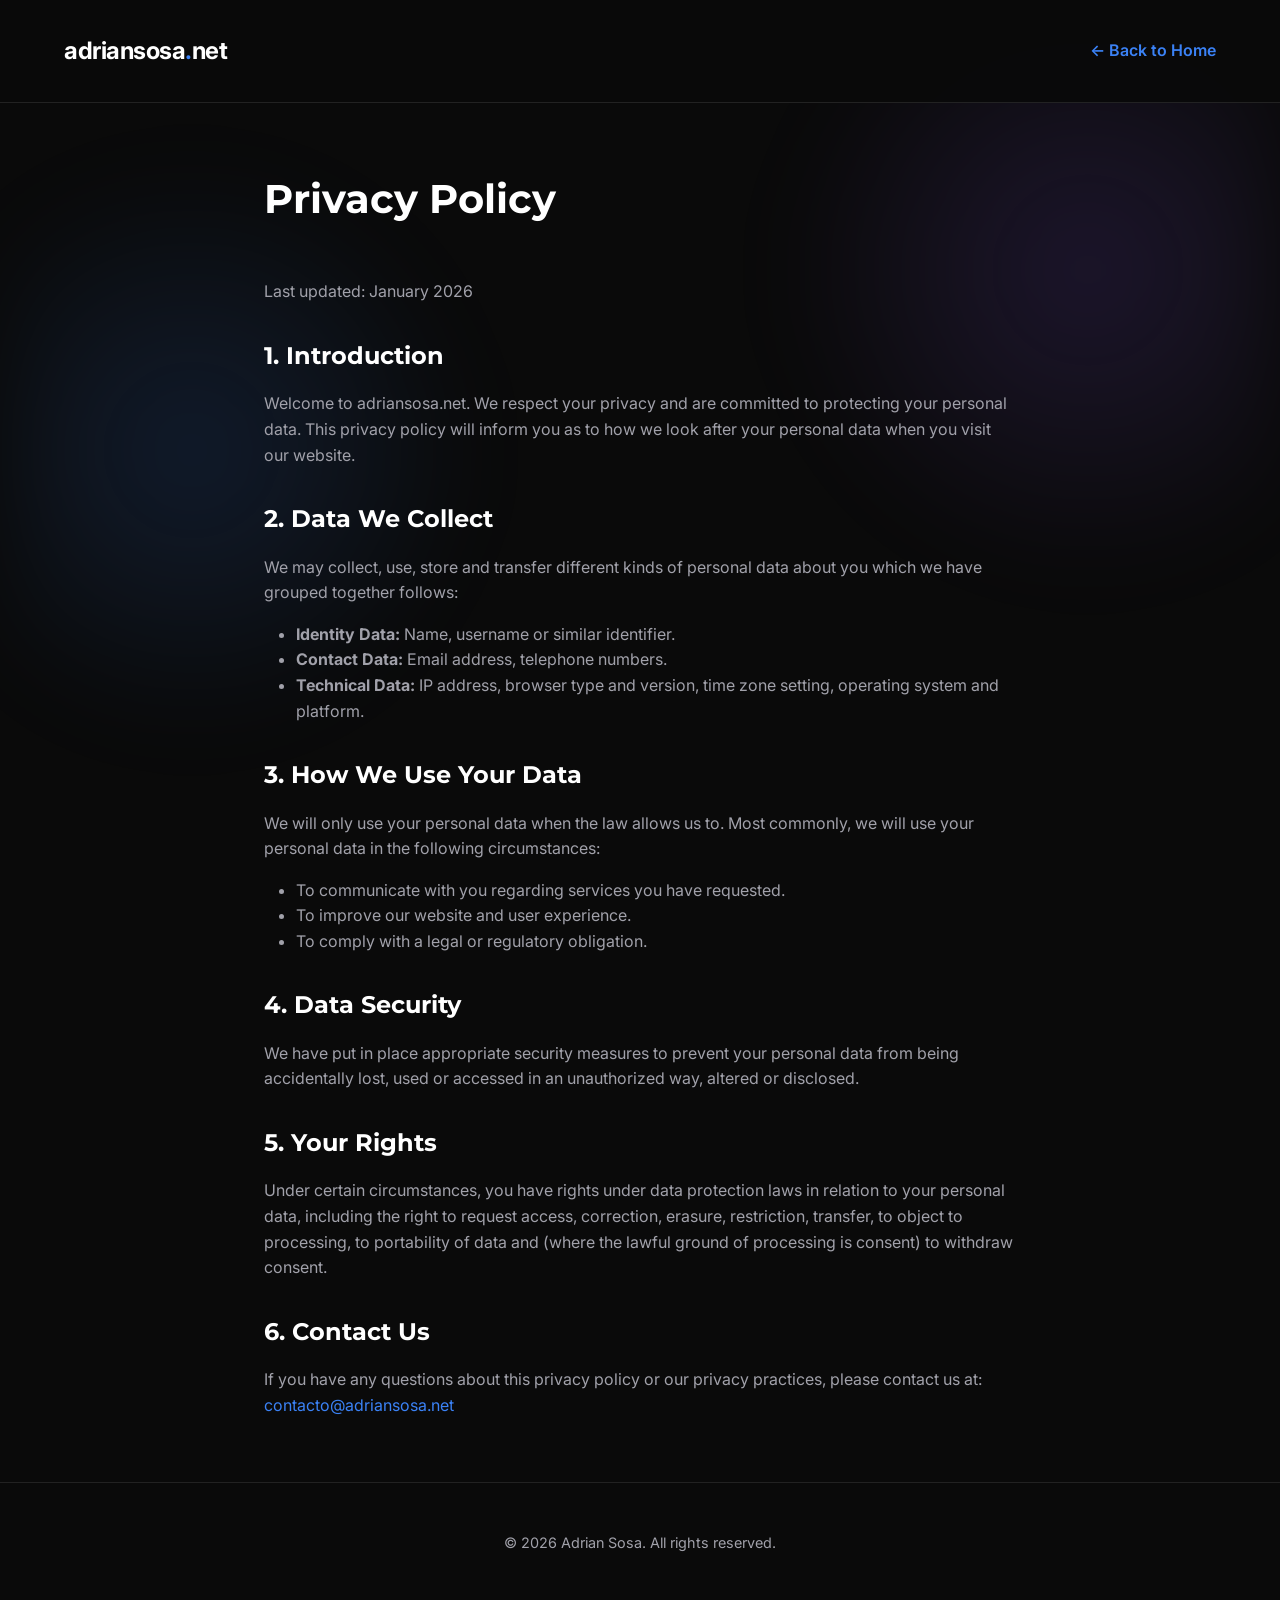
==== privacy.html @ 6f135619 "Add Privacy Policy and Terms of Service pages" ====
<!DOCTYPE html>
<html lang="en">

<head>
    <meta charset="UTF-8">
    <meta name="viewport" content="width=device-width, initial-scale=1.0">
    <title>Privacy Policy | Adrian Sosa</title>

    <!-- Fonts -->
    <link rel="preconnect" href="https://fonts.googleapis.com">
    <link rel="preconnect" href="https://fonts.gstatic.com" crossorigin>
    <link
        href="https://fonts.googleapis.com/css2?family=Inter:wght@300;400;500;600;700&family=Montserrat:wght@700;800&display=swap"
        rel="stylesheet">

    <!-- Styles -->
    <link rel="stylesheet" href="./css/style.css">
    <style>
        .page-header {
            padding: 2rem 0;
            background: rgba(10, 10, 10, 0.95);
            position: sticky;
            top: 0;
            z-index: 100;
            border-bottom: 1px solid var(--glass-border);
        }

        .page-content {
            max-width: 800px;
            margin: 4rem auto;
            padding: 0 1.5rem;
        }

        .policy-text h2 {
            margin-top: 2rem;
            margin-bottom: 1rem;
            color: var(--text-primary);
        }

        .policy-text p {
            margin-bottom: 1rem;
            color: var(--text-secondary);
        }

        .policy-text ul {
            margin-bottom: 1rem;
            padding-left: 2rem;
            color: var(--text-secondary);
        }

        .back-link {
            font-weight: 600;
            color: var(--accent-primary);
            display: inline-flex;
            align-items: center;
            gap: 0.5rem;
        }

        .back-link:hover {
            text-decoration: underline;
        }
    </style>
</head>

<body>
    <div class="mesh-gradient-bg"></div>

    <header class="page-header">
        <div class="container nav-container">
            <a href="index.html" class="logo">adriansosa<span class="dot">.</span>net</a>
            <a href="index.html" class="back-link">← Back to Home</a>
        </div>
    </header>

    <main class="page-content policy-text">
        <h1 class="section-title" style="text-align: left;">Privacy Policy</h1>
        <p>Last updated: January 2026</p>

        <h2>1. Introduction</h2>
        <p>Welcome to adriansosa.net. We respect your privacy and are committed to protecting your personal data. This
            privacy policy will inform you as to how we look after your personal data when you visit our website.</p>

        <h2>2. Data We Collect</h2>
        <p>We may collect, use, store and transfer different kinds of personal data about you which we have grouped
            together follows:</p>
        <ul>
            <li><strong>Identity Data:</strong> Name, username or similar identifier.</li>
            <li><strong>Contact Data:</strong> Email address, telephone numbers.</li>
            <li><strong>Technical Data:</strong> IP address, browser type and version, time zone setting, operating
                system and platform.</li>
        </ul>

        <h2>3. How We Use Your Data</h2>
        <p>We will only use your personal data when the law allows us to. Most commonly, we will use your personal data
            in the following circumstances:</p>
        <ul>
            <li>To communicate with you regarding services you have requested.</li>
            <li>To improve our website and user experience.</li>
            <li>To comply with a legal or regulatory obligation.</li>
        </ul>

        <h2>4. Data Security</h2>
        <p>We have put in place appropriate security measures to prevent your personal data from being accidentally
            lost, used or accessed in an unauthorized way, altered or disclosed.</p>

        <h2>5. Your Rights</h2>
        <p>Under certain circumstances, you have rights under data protection laws in relation to your personal data,
            including the right to request access, correction, erasure, restriction, transfer, to object to processing,
            to portability of data and (where the lawful ground of processing is consent) to withdraw consent.</p>

        <h2>6. Contact Us</h2>
        <p>If you have any questions about this privacy policy or our privacy practices, please contact us at: <a
                href="mailto:contacto@adriansosa.net" style="color: var(--accent-primary);">contacto@adriansosa.net</a>
        </p>
    </main>

    <footer>
        <div class="container footer-content">
            <p>&copy; 2026 Adrian Sosa. All rights reserved.</p>
        </div>
    </footer>
</body>

</html>
---- css/style.css ----
:root {
    /* Color Palette - Premium Dark */
    --bg-dark: #0a0a0a;
    --text-primary: #ffffff;
    --text-secondary: #a1a1aa;
    --accent-primary: #3b82f6;
    /* Blue */
    --accent-secondary: #8b5cf6;
    /* Purple */
    --accent-cyan: #06b6d4;

    /* Glassmorphism */
    --glass-bg: rgba(255, 255, 255, 0.05);
    --glass-border: rgba(255, 255, 255, 0.1);
    --glass-blur: 10px;

    /* Spacing */
    --container-width: 1200px;
    --section-gap: 5rem;
}

* {
    margin: 0;
    padding: 0;
    box-sizing: border-box;
}

html {
    scroll-behavior: smooth;
}

body {
    font-family: 'Inter', sans-serif;
    background-color: var(--bg-dark);
    color: var(--text-primary);
    line-height: 1.6;
    overflow-x: hidden;
}

h1,
h2,
h3 {
    font-family: 'Montserrat', sans-serif;
    font-weight: 700;
}

a {
    text-decoration: none;
    color: inherit;
    transition: all 0.3s ease;
}

.container {
    max-width: var(--container-width);
    margin: 0 auto;
    padding: 0 1.5rem;
}

/* Background Mesh Gradient */
.mesh-gradient-bg {
    position: fixed;
    top: 0;
    left: 0;
    width: 100vw;
    height: 100vh;
    z-index: -1;
    background: radial-gradient(circle at 15% 50%, rgba(59, 130, 246, 0.15), transparent 25%),
        radial-gradient(circle at 85% 30%, rgba(139, 92, 246, 0.15), transparent 25%);
    filter: blur(40px);
}

/* Navigation */
.navbar {
    position: fixed;
    top: 0;
    width: 100%;
    z-index: 1000;
    padding: 1.5rem 0;
    background: rgba(10, 10, 10, 0.8);
    backdrop-filter: blur(10px);
    border-bottom: 1px solid var(--glass-border);
}

.nav-container {
    display: flex;
    justify-content: space-between;
    align-items: center;
}

.logo {
    font-size: 1.5rem;
    font-weight: 700;
    letter-spacing: -0.5px;
}

.logo .dot {
    color: var(--accent-primary);
}

.nav-menu {
    display: flex;
    gap: 2rem;
    list-style: none;
    align-items: center;
}

.nav-link {
    font-size: 0.95rem;
    color: var(--text-secondary);
}

.nav-link:hover {
    color: var(--text-primary);
}

/* Mobile Menu */
.menu-toggle {
    display: none;
    cursor: pointer;
    flex-direction: column;
    gap: 5px;
}

.bar {
    width: 25px;
    height: 3px;
    background-color: var(--text-primary);
    transition: 0.3s;
}

/* Hero Section */
.hero {
    height: 100vh;
    display: flex;
    align-items: center;
    position: relative;
    padding-top: 80px;
    /* Offset fixed header */
}

.hero-content h1 {
    font-size: 4rem;
    line-height: 1.1;
    margin-bottom: 1.5rem;
}

.gradient-text {
    background: linear-gradient(to right, var(--accent-primary), var(--accent-secondary), var(--accent-cyan));
    -webkit-background-clip: text;
    -webkit-text-fill-color: transparent;
    background-clip: text;
}

.hero-subtitle {
    font-size: 1.25rem;
    color: var(--text-secondary);
    max-width: 600px;
    margin-bottom: 2.5rem;
}

.hero-cta {
    display: flex;
    gap: 1rem;
}

/* Buttons */
.btn-primary,
.btn-secondary {
    padding: 0.75rem 1.5rem;
    border-radius: 8px;
    font-weight: 600;
    font-size: 1rem;
    cursor: pointer;
}

.btn-primary {
    background: var(--text-primary);
    color: var(--bg-dark);
}

.btn-primary:hover {
    transform: translateY(-2px);
    box-shadow: 0 4px 15px rgba(255, 255, 255, 0.15);
}

.btn-secondary {
    background: transparent;
    border: 1px solid var(--glass-border);
    color: var(--text-primary);
}

.btn-secondary:hover {
    background: var(--glass-bg);
}

/* Scroll Indicator */
.scroll-down {
    position: absolute;
    bottom: 2rem;
    left: 50%;
    transform: translateX(-50%);
    display: flex;
    flex-direction: column;
    align-items: center;
    gap: 0.5rem;
    opacity: 0.7;
    animation: bounce 2s infinite;
}

@keyframes bounce {

    0%,
    20%,
    50%,
    80%,
    100% {
        transform: translateX(-50%) translateY(0);
    }

    40% {
        transform: translateX(-50%) translateY(-10px);
    }

    60% {
        transform: translateX(-50%) translateY(-5px);
    }
}

/* Sections */
section {
    padding: var(--section-gap) 0;
}

.section-title {
    font-size: 2.5rem;
    margin-bottom: 3rem;
    text-align: center;
}

/* Glass Card */
.glass {
    background: var(--glass-bg);
    backdrop-filter: blur(var(--glass-blur));
    border: 1px solid var(--glass-border);
    border-radius: 16px;
    padding: 2rem;
}

/* Services Grid */
.services-grid {
    display: grid;
    grid-template-columns: repeat(auto-fit, minmax(300px, 1fr));
    gap: 2rem;
}

.service-card {
    transition: transform 0.3s ease;
}

.card:hover {
    transform: translateY(-10px);
    border-color: rgba(255, 255, 255, 0.2);
    box-shadow: 0 10px 30px rgba(0, 0, 0, 0.2);
}

.icon {
    font-size: 2.5rem;
    margin-bottom: 1rem;
}

.card h3 {
    margin-bottom: 1rem;
    font-size: 1.5rem;
}

.card p {
    color: var(--text-secondary);
}

/* About Section */
.about-container {
    display: grid;
    grid-template-columns: 1fr 1fr;
    gap: 4rem;
    align-items: center;
}

.image-placeholder {
    width: 100%;
    aspect-ratio: 1;
    background: linear-gradient(135deg, var(--glass-bg), transparent);
    border: 1px solid var(--glass-border);
    border-radius: 24px;
    display: flex;
    justify-content: center;
    align-items: center;
    font-size: 4rem;
    font-weight: 700;
    color: var(--glass-border);
}

.skills-list {
    display: flex;
    flex-wrap: wrap;
    gap: 0.75rem;
    margin-top: 2rem;
}

.pill {
    padding: 0.5rem 1rem;
    background: var(--glass-bg);
    border: 1px solid var(--glass-border);
    border-radius: 100px;
    font-size: 0.85rem;
    color: var(--text-secondary);
}

/* Contact Section */
.contact-container {
    text-align: center;
    max-width: 800px;
    margin: 0 auto;
}

.contact-actions {
    display: flex;
    justify-content: center;
    gap: 1.5rem;
    margin-top: 2.5rem;
    flex-wrap: wrap;
}

.btn-whatsapp,
.btn-linkedin,
.btn-email {
    display: inline-flex;
    align-items: center;
    gap: 0.5rem;
    padding: 1rem 2rem;
    border-radius: 12px;
    font-weight: 600;
    transition: 0.3s;
}

.btn-whatsapp {
    background: #25D366;
    color: #fff;
}

.btn-linkedin {
    background: #0077b5;
    color: #fff;
}

.btn-email {
    background: var(--glass-bg);
    border: 1px solid var(--glass-border);
}

.btn-whatsapp:hover,
.btn-linkedin:hover {
    filter: brightness(1.1);
    transform: translateY(-3px);
}

.btn-email:hover {
    background: var(--text-primary);
    color: #000;
    transform: translateY(-3px);
}

/* Footer */
footer {
    padding: 3rem 0;
    border-top: 1px solid var(--glass-border);
    margin-top: auto;
}

.footer-content {
    text-align: center;
    color: var(--text-secondary);
    font-size: 0.9rem;
}

.hosted-by {
    margin-top: 0.5rem;
    font-size: 0.8rem;
    opacity: 0.6;
}

.footer-links {
    margin-top: 1rem;
    font-size: 0.85rem;
}

.footer-links a {
    color: var(--text-secondary);
    opacity: 0.8;
}

.footer-links a:hover {
    color: var(--accent-primary);
    text-decoration: underline;
}

/* Animations using Classes */
.fade-in-up {
    opacity: 0;
    transform: translateY(30px);
    animation: fadeInUp 0.8s ease forwards;
}

.fade-in-on-scroll {
    opacity: 0;
    transform: translateY(30px);
    transition: opacity 0.6s ease-out, transform 0.6s ease-out;
}

.fade-in-on-scroll.visible {
    opacity: 1;
    transform: translateY(0);
}

.delay-1 {
    animation-delay: 0.2s;
    transition-delay: 0.2s;
}

.delay-2 {
    animation-delay: 0.4s;
    transition-delay: 0.4s;
}

@keyframes fadeInUp {
    to {
        opacity: 1;
        transform: translateY(0);
    }
}

/* Responsive */
@media (max-width: 768px) {
    .menu-toggle {
        display: flex;
    }

    .nav-menu {
        position: fixed;
        top: 70px;
        left: -100%;
        width: 100%;
        height: calc(100vh - 70px);
        background: var(--bg-dark);
        flex-direction: column;
        justify-content: center;
        transition: 0.4s;
        border-top: 1px solid var(--glass-border);
    }

    .nav-menu.active {
        left: 0;
    }

    .hero-content h1 {
        font-size: 2.5rem;
    }

    .about-container {
        grid-template-columns: 1fr;
    }

    .hero-cta {
        flex-direction: column;
    }

    .contact-actions {
        flex-direction: column;
        width: 100%;
    }

    .btn-whatsapp,
    .btn-linkedin,
    .btn-email {
        width: 100%;
        justify-content: center;
    }
}
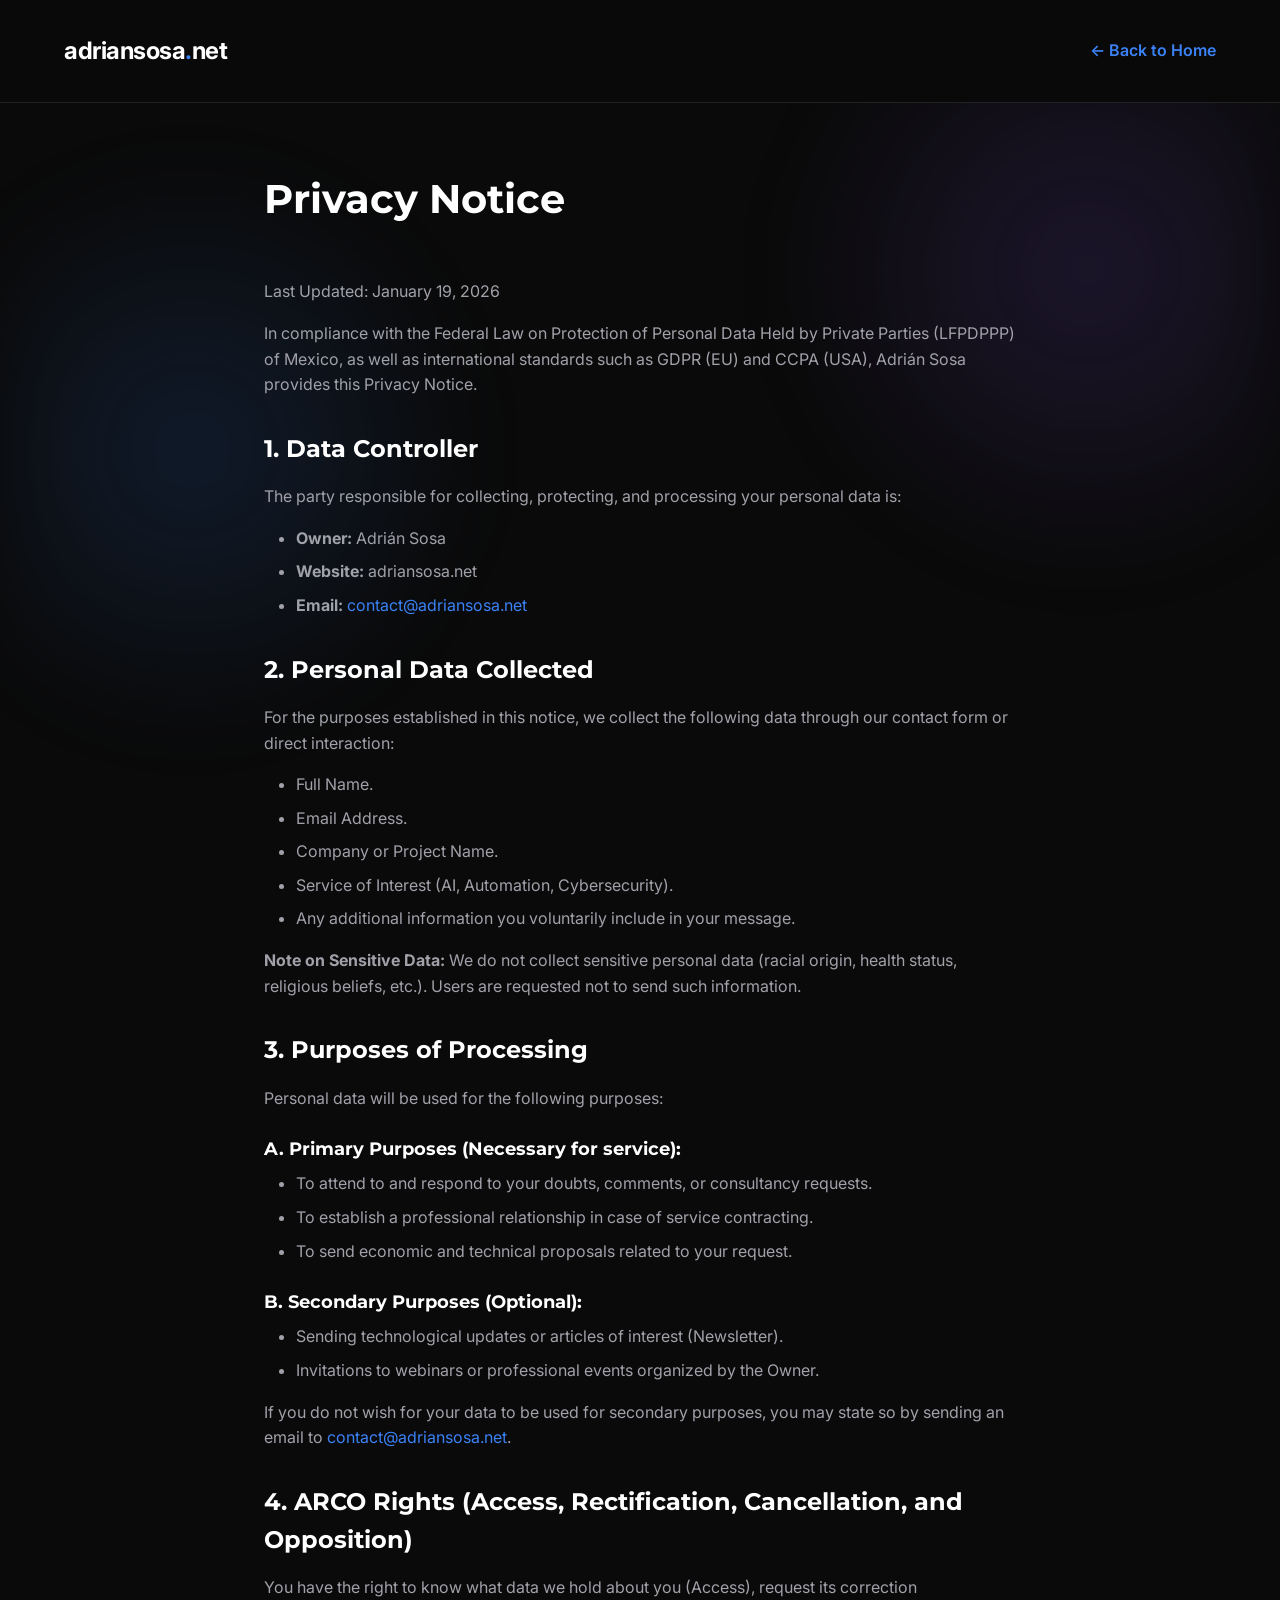
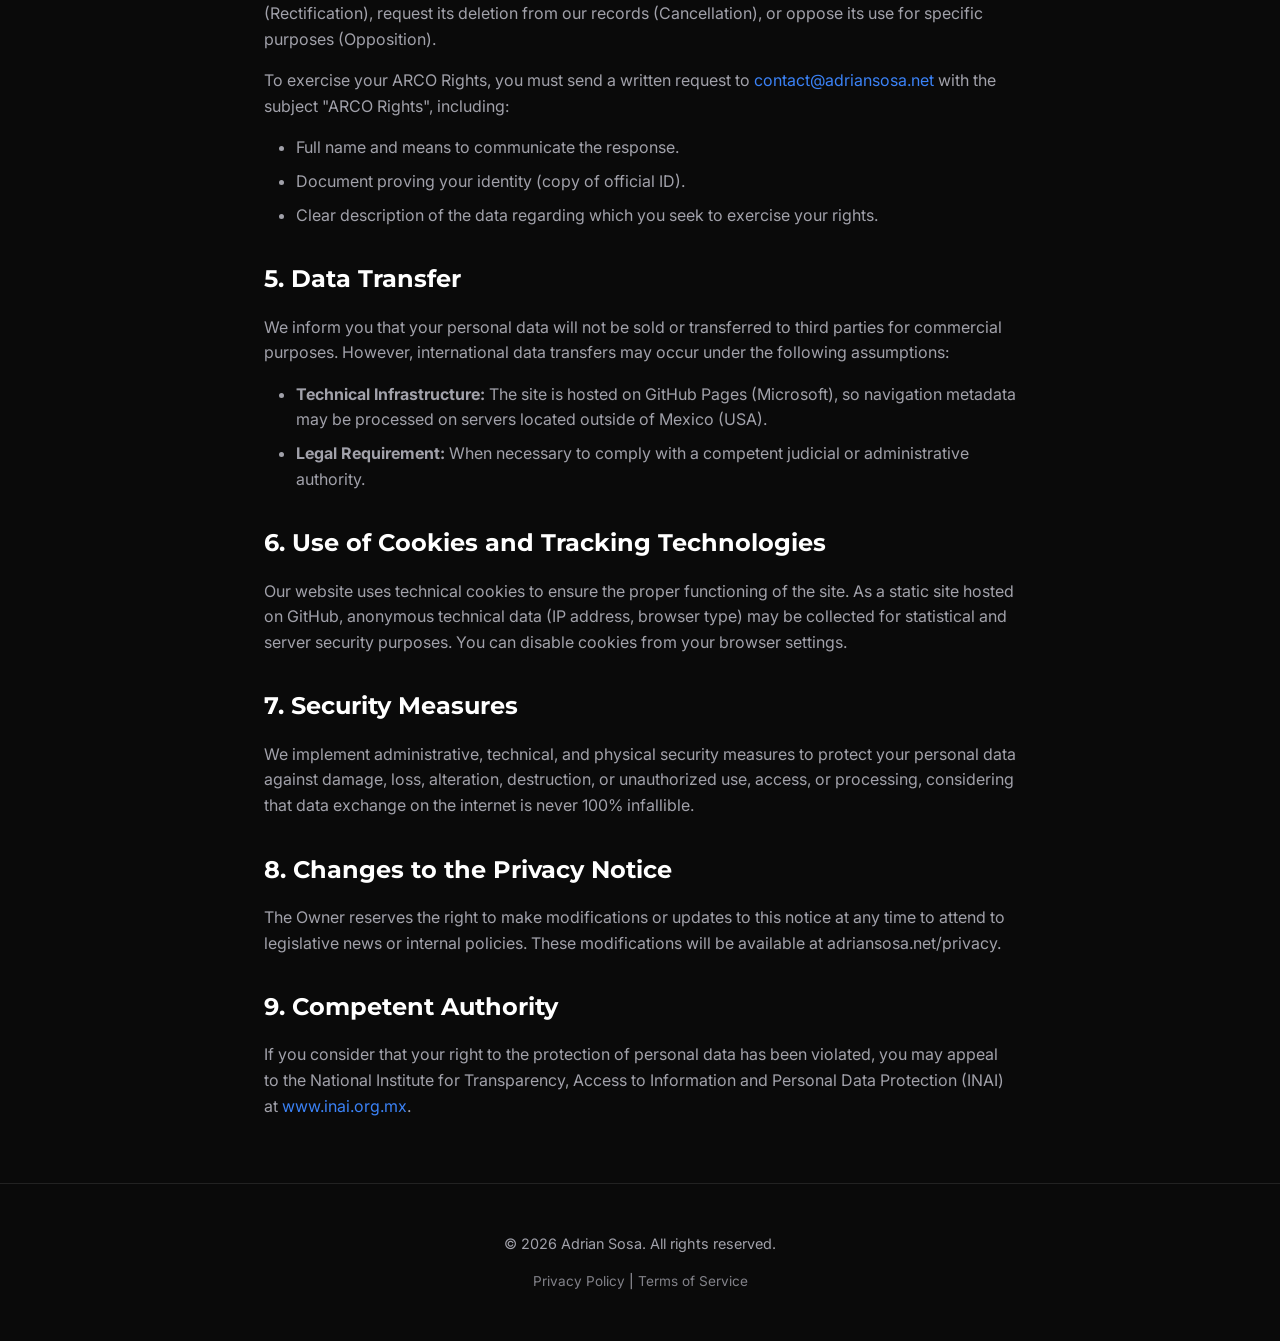
==== commit 77db9580: "Update Privacy Policy with translated legal text" ====
--- a/privacy.html
+++ b/privacy.html
@@ -37,6 +37,13 @@
             color: var(--text-primary);
         }
 
+        .policy-text h3 {
+            margin-top: 1.5rem;
+            margin-bottom: 0.5rem;
+            color: var(--text-primary);
+            font-size: 1.1rem;
+        }
+
         .policy-text p {
             margin-bottom: 1rem;
             color: var(--text-secondary);
@@ -46,6 +53,10 @@
             margin-bottom: 1rem;
             padding-left: 2rem;
             color: var(--text-secondary);
+        }
+
+        .policy-text li {
+            margin-bottom: 0.5rem;
         }
 
         .back-link {
@@ -73,50 +84,104 @@
     </header>
 
     <main class="page-content policy-text">
-        <h1 class="section-title" style="text-align: left;">Privacy Policy</h1>
-        <p>Last updated: January 2026</p>
+        <h1 class="section-title" style="text-align: left;">Privacy Notice</h1>
+        <p>Last Updated: January 19, 2026</p>
+        <p>In compliance with the Federal Law on Protection of Personal Data Held by Private Parties (LFPDPPP) of
+            Mexico, as well as international standards such as GDPR (EU) and CCPA (USA), Adrián Sosa provides this
+            Privacy Notice.</p>
 
-        <h2>1. Introduction</h2>
-        <p>Welcome to adriansosa.net. We respect your privacy and are committed to protecting your personal data. This
-            privacy policy will inform you as to how we look after your personal data when you visit our website.</p>
-
-        <h2>2. Data We Collect</h2>
-        <p>We may collect, use, store and transfer different kinds of personal data about you which we have grouped
-            together follows:</p>
+        <h2>1. Data Controller</h2>
+        <p>The party responsible for collecting, protecting, and processing your personal data is:</p>
         <ul>
-            <li><strong>Identity Data:</strong> Name, username or similar identifier.</li>
-            <li><strong>Contact Data:</strong> Email address, telephone numbers.</li>
-            <li><strong>Technical Data:</strong> IP address, browser type and version, time zone setting, operating
-                system and platform.</li>
+            <li><strong>Owner:</strong> Adrián Sosa</li>
+            <li><strong>Website:</strong> adriansosa.net</li>
+            <li><strong>Email:</strong> <a href="mailto:contact@adriansosa.net"
+                    style="color: var(--accent-primary);">contact@adriansosa.net</a></li>
         </ul>
 
-        <h2>3. How We Use Your Data</h2>
-        <p>We will only use your personal data when the law allows us to. Most commonly, we will use your personal data
-            in the following circumstances:</p>
+        <h2>2. Personal Data Collected</h2>
+        <p>For the purposes established in this notice, we collect the following data through our contact form or direct
+            interaction:</p>
         <ul>
-            <li>To communicate with you regarding services you have requested.</li>
-            <li>To improve our website and user experience.</li>
-            <li>To comply with a legal or regulatory obligation.</li>
+            <li>Full Name.</li>
+            <li>Email Address.</li>
+            <li>Company or Project Name.</li>
+            <li>Service of Interest (AI, Automation, Cybersecurity).</li>
+            <li>Any additional information you voluntarily include in your message.</li>
+        </ul>
+        <p><strong>Note on Sensitive Data:</strong> We do not collect sensitive personal data (racial origin, health
+            status, religious beliefs, etc.). Users are requested not to send such information.</p>
+
+        <h2>3. Purposes of Processing</h2>
+        <p>Personal data will be used for the following purposes:</p>
+
+        <h3>A. Primary Purposes (Necessary for service):</h3>
+        <ul>
+            <li>To attend to and respond to your doubts, comments, or consultancy requests.</li>
+            <li>To establish a professional relationship in case of service contracting.</li>
+            <li>To send economic and technical proposals related to your request.</li>
         </ul>
 
-        <h2>4. Data Security</h2>
-        <p>We have put in place appropriate security measures to prevent your personal data from being accidentally
-            lost, used or accessed in an unauthorized way, altered or disclosed.</p>
+        <h3>B. Secondary Purposes (Optional):</h3>
+        <ul>
+            <li>Sending technological updates or articles of interest (Newsletter).</li>
+            <li>Invitations to webinars or professional events organized by the Owner.</li>
+        </ul>
+        <p>If you do not wish for your data to be used for secondary purposes, you may state so by sending an email to
+            <a href="mailto:contact@adriansosa.net" style="color: var(--accent-primary);">contact@adriansosa.net</a>.
+        </p>
 
-        <h2>5. Your Rights</h2>
-        <p>Under certain circumstances, you have rights under data protection laws in relation to your personal data,
-            including the right to request access, correction, erasure, restriction, transfer, to object to processing,
-            to portability of data and (where the lawful ground of processing is consent) to withdraw consent.</p>
+        <h2>4. ARCO Rights (Access, Rectification, Cancellation, and Opposition)</h2>
+        <p>You have the right to know what data we hold about you (Access), request its correction (Rectification),
+            request its deletion from our records (Cancellation), or oppose its use for specific purposes (Opposition).
+        </p>
+        <p>To exercise your ARCO Rights, you must send a written request to <a href="mailto:contact@adriansosa.net"
+                style="color: var(--accent-primary);">contact@adriansosa.net</a> with the subject "ARCO Rights",
+            including:</p>
+        <ul>
+            <li>Full name and means to communicate the response.</li>
+            <li>Document proving your identity (copy of official ID).</li>
+            <li>Clear description of the data regarding which you seek to exercise your rights.</li>
+        </ul>
 
-        <h2>6. Contact Us</h2>
-        <p>If you have any questions about this privacy policy or our privacy practices, please contact us at: <a
-                href="mailto:contacto@adriansosa.net" style="color: var(--accent-primary);">contacto@adriansosa.net</a>
-        </p>
+        <h2>5. Data Transfer</h2>
+        <p>We inform you that your personal data will not be sold or transferred to third parties for commercial
+            purposes. However, international data transfers may occur under the following assumptions:</p>
+        <ul>
+            <li><strong>Technical Infrastructure:</strong> The site is hosted on GitHub Pages (Microsoft), so navigation
+                metadata may be processed on servers located outside of Mexico (USA).</li>
+            <li><strong>Legal Requirement:</strong> When necessary to comply with a competent judicial or administrative
+                authority.</li>
+        </ul>
+
+        <h2>6. Use of Cookies and Tracking Technologies</h2>
+        <p>Our website uses technical cookies to ensure the proper functioning of the site. As a static site hosted on
+            GitHub, anonymous technical data (IP address, browser type) may be collected for statistical and server
+            security purposes. You can disable cookies from your browser settings.</p>
+
+        <h2>7. Security Measures</h2>
+        <p>We implement administrative, technical, and physical security measures to protect your personal data against
+            damage, loss, alteration, destruction, or unauthorized use, access, or processing, considering that data
+            exchange on the internet is never 100% infallible.</p>
+
+        <h2>8. Changes to the Privacy Notice</h2>
+        <p>The Owner reserves the right to make modifications or updates to this notice at any time to attend to
+            legislative news or internal policies. These modifications will be available at adriansosa.net/privacy.</p>
+
+        <h2>9. Competent Authority</h2>
+        <p>If you consider that your right to the protection of personal data has been violated, you may appeal to the
+            National Institute for Transparency, Access to Information and Personal Data Protection (INAI) at <a
+                href="https://www.inai.org.mx" target="_blank"
+                style="color: var(--accent-primary);">www.inai.org.mx</a>.</p>
     </main>
 
     <footer>
         <div class="container footer-content">
             <p>&copy; 2026 Adrian Sosa. All rights reserved.</p>
+            <div class="footer-links">
+                <a href="privacy.html">Privacy Policy</a> |
+                <a href="terms.html">Terms of Service</a>
+            </div>
         </div>
     </footer>
 </body>
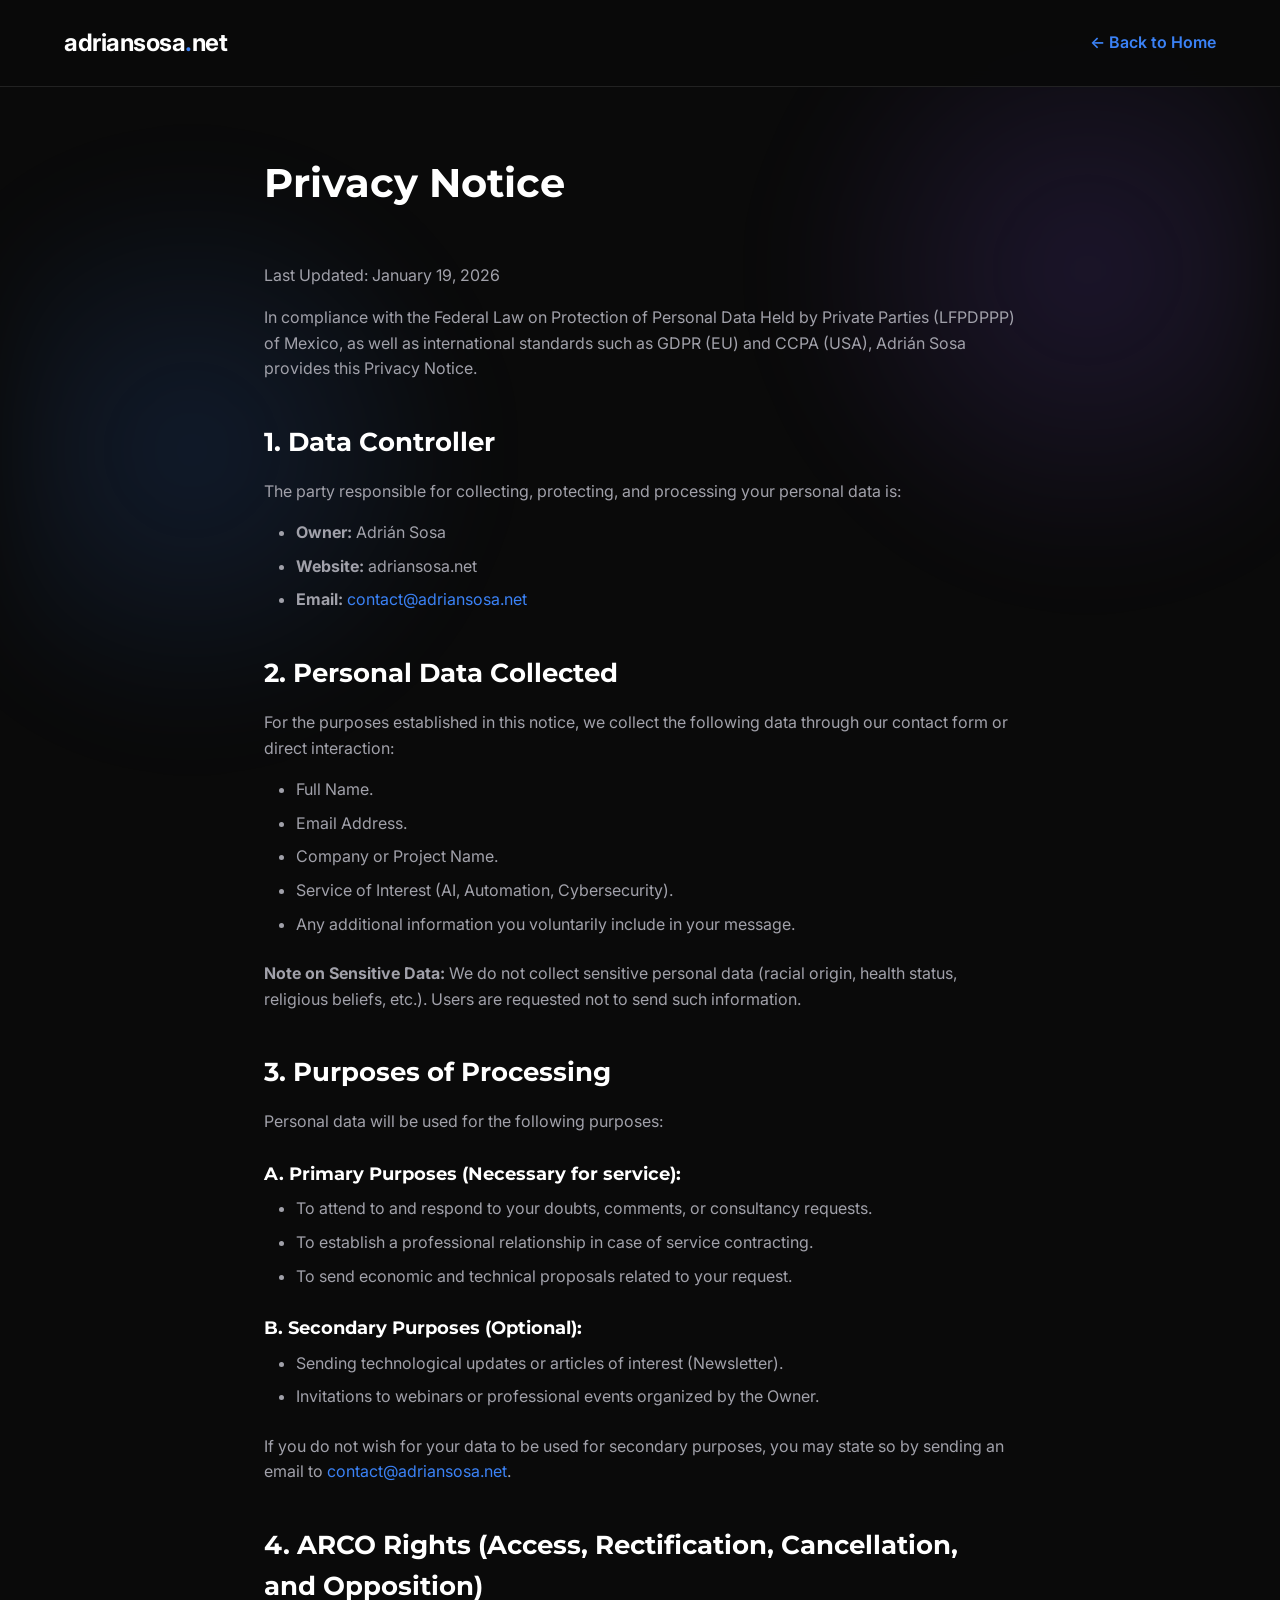
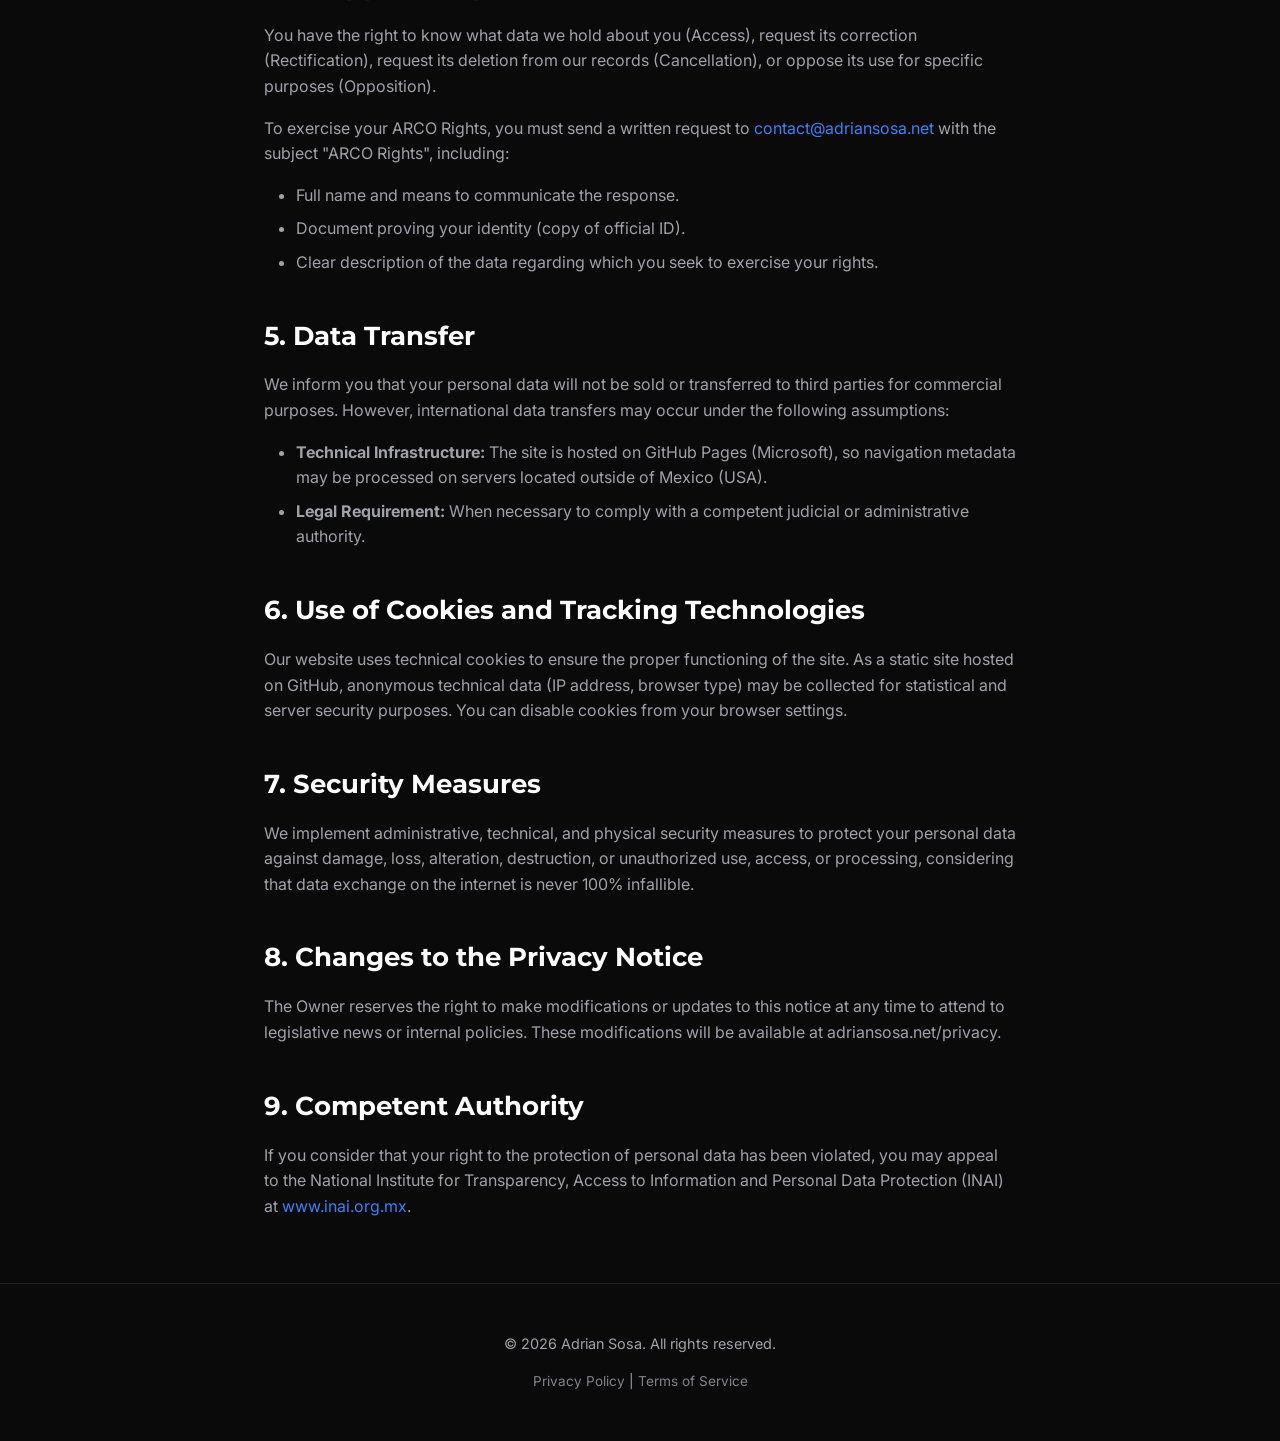
==== commit 63d08934: "feat(ui): implementar iconos SVG profesionales, tarjeta interactiva en hero, identidad visual en ava" ====
--- a/privacy.html
+++ b/privacy.html
@@ -5,6 +5,17 @@
     <meta charset="UTF-8">
     <meta name="viewport" content="width=device-width, initial-scale=1.0">
     <title>Privacy Policy | Adrian Sosa</title>
+    <meta name="description" content="Privacy Notice and personal data protection policy for Adrian Sosa - adriansosa.net">
+    <meta name="robots" content="index, follow">
+    <meta name="theme-color" content="#0a0a0a">
+
+    <!-- Canonical URL -->
+    <link rel="canonical" href="https://adriansosa.net/privacy.html">
+
+    <!-- Favicons -->
+    <link rel="icon" type="image/svg+xml" href="./favicon.svg">
+    <link rel="icon" type="image/png" sizes="32x32" href="./img/favicon-32x32.png">
+    <link rel="apple-touch-icon" sizes="180x180" href="./img/apple-touch-icon.png">
 
     <!-- Fonts -->
     <link rel="preconnect" href="https://fonts.googleapis.com">
@@ -15,62 +26,6 @@
 
     <!-- Styles -->
     <link rel="stylesheet" href="./css/style.css">
-    <style>
-        .page-header {
-            padding: 2rem 0;
-            background: rgba(10, 10, 10, 0.95);
-            position: sticky;
-            top: 0;
-            z-index: 100;
-            border-bottom: 1px solid var(--glass-border);
-        }
-
-        .page-content {
-            max-width: 800px;
-            margin: 4rem auto;
-            padding: 0 1.5rem;
-        }
-
-        .policy-text h2 {
-            margin-top: 2rem;
-            margin-bottom: 1rem;
-            color: var(--text-primary);
-        }
-
-        .policy-text h3 {
-            margin-top: 1.5rem;
-            margin-bottom: 0.5rem;
-            color: var(--text-primary);
-            font-size: 1.1rem;
-        }
-
-        .policy-text p {
-            margin-bottom: 1rem;
-            color: var(--text-secondary);
-        }
-
-        .policy-text ul {
-            margin-bottom: 1rem;
-            padding-left: 2rem;
-            color: var(--text-secondary);
-        }
-
-        .policy-text li {
-            margin-bottom: 0.5rem;
-        }
-
-        .back-link {
-            font-weight: 600;
-            color: var(--accent-primary);
-            display: inline-flex;
-            align-items: center;
-            gap: 0.5rem;
-        }
-
-        .back-link:hover {
-            text-decoration: underline;
-        }
-    </style>
 </head>
 
 <body>
@@ -171,7 +126,7 @@
         <h2>9. Competent Authority</h2>
         <p>If you consider that your right to the protection of personal data has been violated, you may appeal to the
             National Institute for Transparency, Access to Information and Personal Data Protection (INAI) at <a
-                href="https://www.inai.org.mx" target="_blank"
+                href="https://www.inai.org.mx" target="_blank" rel="noopener noreferrer"
                 style="color: var(--accent-primary);">www.inai.org.mx</a>.</p>
     </main>
 
--- a/css/style.css
+++ b/css/style.css
@@ -75,10 +75,17 @@
     top: 0;
     width: 100%;
     z-index: 1000;
-    padding: 1.5rem 0;
+    padding: 1.25rem 0;
     background: rgba(10, 10, 10, 0.8);
     backdrop-filter: blur(10px);
     border-bottom: 1px solid var(--glass-border);
+    transition: background 0.3s ease, box-shadow 0.3s ease, padding 0.3s ease;
+}
+
+.navbar.scrolled {
+    background: rgba(10, 10, 10, 0.95);
+    box-shadow: 0 4px 30px rgba(0, 0, 0, 0.5);
+    padding: 0.85rem 0;
 }
 
 .nav-container {
@@ -107,9 +114,12 @@
 .nav-link {
     font-size: 0.95rem;
     color: var(--text-secondary);
-}
-
-.nav-link:hover {
+    position: relative;
+    transition: color 0.3s ease;
+}
+
+.nav-link:hover,
+.nav-link.active {
     color: var(--text-primary);
 }
 
@@ -119,28 +129,52 @@
     cursor: pointer;
     flex-direction: column;
     gap: 5px;
+    background: transparent;
+    border: none;
+    padding: 0.5rem;
+    z-index: 1001;
 }
 
 .bar {
     width: 25px;
     height: 3px;
     background-color: var(--text-primary);
-    transition: 0.3s;
+    transition: transform 0.3s ease, opacity 0.3s ease;
+    border-radius: 2px;
+}
+
+.menu-toggle.active .bar:nth-child(1) {
+    transform: translateY(8px) rotate(45deg);
+}
+
+.menu-toggle.active .bar:nth-child(2) {
+    opacity: 0;
+}
+
+.menu-toggle.active .bar:nth-child(3) {
+    transform: translateY(-8px) rotate(-45deg);
 }
 
 /* Hero Section */
 .hero {
-    height: 100vh;
+    min-height: 100vh;
     display: flex;
     align-items: center;
     position: relative;
-    padding-top: 80px;
-    /* Offset fixed header */
+    padding-top: 100px;
+    padding-bottom: 60px;
+}
+
+.hero-container {
+    display: grid;
+    grid-template-columns: 1.15fr 0.85fr;
+    gap: 3.5rem;
+    align-items: center;
 }
 
 .hero-content h1 {
-    font-size: 4rem;
-    line-height: 1.1;
+    font-size: 3.8rem;
+    line-height: 1.12;
     margin-bottom: 1.5rem;
 }
 
@@ -152,15 +186,116 @@
 }
 
 .hero-subtitle {
-    font-size: 1.25rem;
-    color: var(--text-secondary);
-    max-width: 600px;
-    margin-bottom: 2.5rem;
+    font-size: 1.2rem;
+    color: var(--text-secondary);
+    max-width: 580px;
+    margin-bottom: 2.25rem;
 }
 
 .hero-cta {
     display: flex;
     gap: 1rem;
+}
+
+/* Terminal Card (Hero Visual) */
+.hero-visual {
+    display: flex;
+    justify-content: center;
+}
+
+.terminal-card {
+    width: 100%;
+    max-width: 440px;
+    background: rgba(12, 12, 18, 0.7);
+    border: 1px solid rgba(255, 255, 255, 0.12);
+    border-radius: 18px;
+    overflow: hidden;
+    box-shadow: 0 20px 50px rgba(0, 0, 0, 0.5), inset 0 1px 0 rgba(255, 255, 255, 0.1);
+    font-family: 'Consolas', 'Fira Code', 'JetBrains Mono', monospace;
+}
+
+.terminal-header {
+    background: rgba(255, 255, 255, 0.03);
+    padding: 0.85rem 1.25rem;
+    display: flex;
+    align-items: center;
+    gap: 0.5rem;
+    border-bottom: 1px solid rgba(255, 255, 255, 0.08);
+}
+
+.terminal-dot {
+    width: 11px;
+    height: 11px;
+    border-radius: 50%;
+}
+.terminal-dot.red { background: #ef4444; }
+.terminal-dot.yellow { background: #f59e0b; }
+.terminal-dot.green { background: #10b981; }
+
+.terminal-title {
+    margin-left: auto;
+    font-size: 0.75rem;
+    color: var(--text-secondary);
+    font-family: 'Inter', sans-serif;
+    letter-spacing: 0.5px;
+    text-transform: uppercase;
+}
+
+.terminal-body {
+    padding: 1.5rem 1.25rem;
+    display: flex;
+    flex-direction: column;
+    gap: 0.75rem;
+    font-size: 0.88rem;
+}
+
+.terminal-line {
+    color: var(--text-primary);
+    display: flex;
+    align-items: center;
+    gap: 0.5rem;
+}
+
+.cmd-prompt {
+    color: var(--accent-primary);
+    font-weight: bold;
+}
+
+.terminal-output {
+    padding-left: 1.25rem;
+    font-size: 0.82rem;
+}
+
+.text-success { color: #34d399; }
+.text-info { color: #60a5fa; }
+.text-accent { color: #c084fc; }
+
+.terminal-badge {
+    margin-top: 0.75rem;
+    padding: 0.6rem 0.85rem;
+    background: rgba(255, 255, 255, 0.03);
+    border: 1px solid rgba(255, 255, 255, 0.08);
+    border-radius: 10px;
+    color: var(--text-secondary);
+    font-size: 0.8rem;
+    display: inline-flex;
+    align-items: center;
+    gap: 0.6rem;
+    font-family: 'Inter', sans-serif;
+}
+
+.pulse-indicator {
+    width: 8px;
+    height: 8px;
+    border-radius: 50%;
+    background: #10b981;
+    box-shadow: 0 0 10px #10b981;
+    animation: pulse 2s infinite;
+}
+
+@keyframes pulse {
+    0%, 100% { opacity: 1; transform: scale(1); }
+    50% { opacity: 0.4; transform: scale(1.3); }
 }
 
 /* Buttons */
@@ -263,9 +398,55 @@
     box-shadow: 0 10px 30px rgba(0, 0, 0, 0.2);
 }
 
-.icon {
-    font-size: 2.5rem;
-    margin-bottom: 1rem;
+/* Card Icon Wrapper */
+.card-icon-wrapper {
+    width: 58px;
+    height: 58px;
+    border-radius: 14px;
+    background: rgba(59, 130, 246, 0.1);
+    border: 1px solid rgba(59, 130, 246, 0.25);
+    display: flex;
+    align-items: center;
+    justify-content: center;
+    margin-bottom: 1.5rem;
+    color: var(--accent-primary);
+    transition: all 0.3s ease;
+}
+
+.service-icon {
+    width: 28px;
+    height: 28px;
+}
+
+.card:hover .card-icon-wrapper {
+    background: rgba(59, 130, 246, 0.2);
+    border-color: var(--accent-primary);
+    transform: translateY(-2px) scale(1.05);
+    box-shadow: 0 0 25px rgba(59, 130, 246, 0.35);
+}
+
+.card:nth-child(2) .card-icon-wrapper {
+    background: rgba(139, 92, 246, 0.1);
+    border-color: rgba(139, 92, 246, 0.25);
+    color: var(--accent-secondary);
+}
+
+.card:nth-child(2):hover .card-icon-wrapper {
+    background: rgba(139, 92, 246, 0.2);
+    border-color: var(--accent-secondary);
+    box-shadow: 0 0 25px rgba(139, 92, 246, 0.35);
+}
+
+.card:nth-child(3) .card-icon-wrapper {
+    background: rgba(6, 182, 212, 0.1);
+    border-color: rgba(6, 182, 212, 0.25);
+    color: var(--accent-cyan);
+}
+
+.card:nth-child(3):hover .card-icon-wrapper {
+    background: rgba(6, 182, 212, 0.2);
+    border-color: var(--accent-cyan);
+    box-shadow: 0 0 25px rgba(6, 182, 212, 0.35);
 }
 
 .card h3 {
@@ -285,18 +466,64 @@
     align-items: center;
 }
 
-.image-placeholder {
+.about-visual {
     width: 100%;
+    max-width: 400px;
+    margin: 0 auto;
+}
+
+.avatar-card {
     aspect-ratio: 1;
-    background: linear-gradient(135deg, var(--glass-bg), transparent);
+    background: linear-gradient(135deg, rgba(255, 255, 255, 0.05), rgba(255, 255, 255, 0.01));
     border: 1px solid var(--glass-border);
-    border-radius: 24px;
-    display: flex;
+    border-radius: 28px;
+    display: flex;
+    flex-direction: column;
     justify-content: center;
     align-items: center;
-    font-size: 4rem;
-    font-weight: 700;
-    color: var(--glass-border);
+    position: relative;
+    overflow: hidden;
+    box-shadow: 0 20px 40px rgba(0, 0, 0, 0.4);
+    transition: transform 0.4s ease, border-color 0.4s ease, box-shadow 0.4s ease;
+}
+
+.avatar-card:hover {
+    transform: translateY(-5px);
+    border-color: rgba(59, 130, 246, 0.4);
+    box-shadow: 0 25px 50px rgba(0, 0, 0, 0.5), 0 0 30px rgba(59, 130, 246, 0.15);
+}
+
+.avatar-monogram {
+    font-family: 'Montserrat', sans-serif;
+    font-size: 5.5rem;
+    font-weight: 800;
+    letter-spacing: -2px;
+    background: linear-gradient(135deg, #ffffff 40%, rgba(255, 255, 255, 0.5));
+    -webkit-background-clip: text;
+    -webkit-text-fill-color: transparent;
+    background-clip: text;
+    display: flex;
+    align-items: baseline;
+}
+
+.avatar-dot {
+    color: var(--accent-primary);
+    -webkit-text-fill-color: var(--accent-primary);
+}
+
+.avatar-badge {
+    position: absolute;
+    bottom: 1.5rem;
+    display: inline-flex;
+    align-items: center;
+    gap: 0.55rem;
+    background: rgba(10, 10, 10, 0.85);
+    border: 1px solid var(--glass-border);
+    padding: 0.45rem 1rem;
+    border-radius: 100px;
+    font-size: 0.8rem;
+    color: var(--text-secondary);
+    backdrop-filter: blur(8px);
 }
 
 .skills-list {
@@ -313,6 +540,12 @@
     border-radius: 100px;
     font-size: 0.85rem;
     color: var(--text-secondary);
+    transition: border-color 0.3s ease, color 0.3s ease;
+}
+
+.pill:hover {
+    border-color: rgba(255, 255, 255, 0.3);
+    color: var(--text-primary);
 }
 
 /* Contact Section */
@@ -335,11 +568,17 @@
 .btn-email {
     display: inline-flex;
     align-items: center;
-    gap: 0.5rem;
-    padding: 1rem 2rem;
+    gap: 0.65rem;
+    padding: 1rem 1.75rem;
     border-radius: 12px;
     font-weight: 600;
-    transition: 0.3s;
+    transition: all 0.3s ease;
+}
+
+.btn-icon {
+    width: 20px;
+    height: 20px;
+    flex-shrink: 0;
 }
 
 .btn-whatsapp {
@@ -438,7 +677,88 @@
     }
 }
 
+/* Shared Policy Pages (Privacy & Terms) */
+.page-header {
+    padding: 1.5rem 0;
+    background: rgba(10, 10, 10, 0.95);
+    position: sticky;
+    top: 0;
+    z-index: 100;
+    border-bottom: 1px solid var(--glass-border);
+    backdrop-filter: blur(10px);
+}
+
+.page-content {
+    max-width: 800px;
+    margin: 4rem auto;
+    padding: 0 1.5rem;
+}
+
+.policy-text h2 {
+    margin-top: 2.5rem;
+    margin-bottom: 1rem;
+    color: var(--text-primary);
+    font-size: 1.6rem;
+}
+
+.policy-text h3 {
+    margin-top: 1.5rem;
+    margin-bottom: 0.5rem;
+    color: var(--text-primary);
+    font-size: 1.15rem;
+}
+
+.policy-text p {
+    margin-bottom: 1rem;
+    color: var(--text-secondary);
+}
+
+.policy-text ul {
+    margin-bottom: 1.5rem;
+    padding-left: 2rem;
+    color: var(--text-secondary);
+}
+
+.policy-text li {
+    margin-bottom: 0.5rem;
+}
+
+.back-link {
+    font-weight: 600;
+    color: var(--accent-primary);
+    display: inline-flex;
+    align-items: center;
+    gap: 0.5rem;
+    transition: color 0.2s ease;
+}
+
+.back-link:hover {
+    color: var(--accent-secondary);
+    text-decoration: underline;
+}
+
+/* Accessibility & Focus States */
+:focus-visible {
+    outline: 2px solid var(--accent-primary);
+    outline-offset: 3px;
+}
+
 /* Responsive */
+@media (max-width: 968px) {
+    .hero-container {
+        grid-template-columns: 1fr;
+        gap: 3rem;
+    }
+
+    .hero-visual {
+        display: none;
+    }
+
+    .hero-content h1 {
+        font-size: 3rem;
+    }
+}
+
 @media (max-width: 768px) {
     .menu-toggle {
         display: flex;
@@ -467,6 +787,7 @@
 
     .about-container {
         grid-template-columns: 1fr;
+        gap: 2.5rem;
     }
 
     .hero-cta {
@@ -484,4 +805,16 @@
         width: 100%;
         justify-content: center;
     }
+}
+
+/* Reduced Motion for Accessibility */
+@media (prefers-reduced-motion: reduce) {
+    *,
+    *::before,
+    *::after {
+        animation-duration: 0.01ms !important;
+        animation-iteration-count: 1 !important;
+        transition-duration: 0.01ms !important;
+        scroll-behavior: auto !important;
+    }
 }
